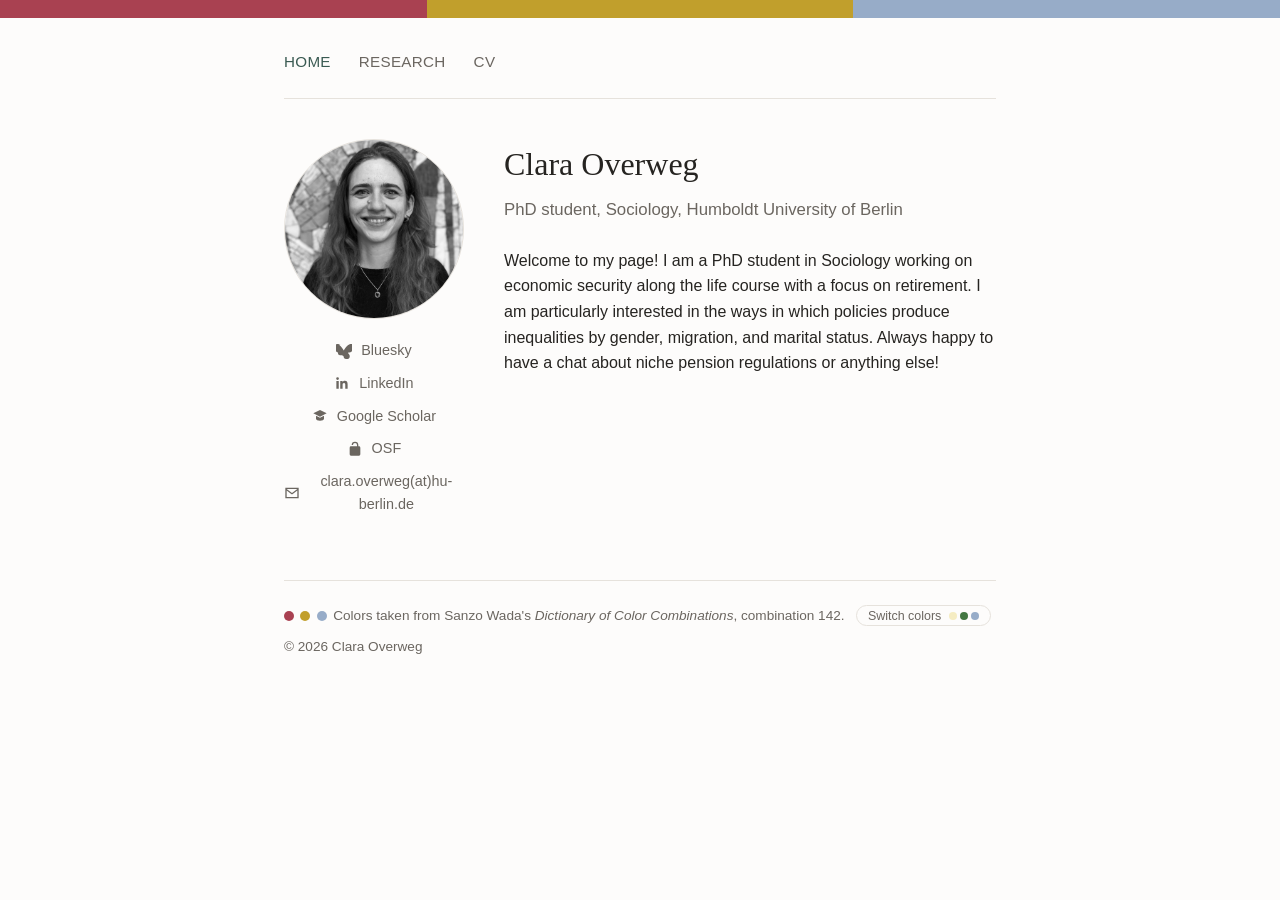
==== index.html @ 6d9fdb08 "Fix placeholder styling bug and markup, remove bottom color strips Un-italicizes the real bio/title " ====
<!DOCTYPE html>
<html lang="en">
<head>
  <meta charset="UTF-8">
  <meta name="viewport" content="width=device-width, initial-scale=1.0">
  <title>Clara Overweg</title>
  <link rel="stylesheet" href="style.css">
  <script src="script.js"></script>
</head>
<body>
  <div class="color-stripe"><span></span><span></span><span></span></div>
  <div class="page">
    <nav>
      <a href="index.html" class="active">Home</a>
      <a href="research.html">Research</a>
      <a href="cv.html">CV</a>
    </nav>

    <div class="profile">
      <div class="profile-left">
        <img src="assets/profile.jpg" alt="Photo of Clara Overweg" class="profile-photo">
        <div class="social-links">
          <a href="https://bsky.app/profile/claraoverweg.bsky.social" target="_blank" rel="noopener">
            <svg width="16" height="16" viewBox="0 0 600 530" aria-hidden="true"><path d="M135.72 44.03C202.216 93.951 273.74 195.17 300 249.49c26.262-54.316 97.782-155.54 164.28-205.46C512.06 8.386 588.65-19.362 622.62 15.283c33.965 34.65 12.008 205.6-13.632 246.28-40.71 64.61-77.632 42.03-140.34 60.32C447.98 349.65 512.68 411.58 512.68 411.58l-.02.01c26.53 33.99 20.19 155.15-92.06 155.15-113.68 0-120.6-71.13-120.6-71.13s6.918-71.13-106.76-71.13c-113.68 0-106.76-71.13-106.76-71.13s6.918-71.13-120.6-71.13c-112.25 0-118.59-121.16-92.06-155.15l-.02-.01s64.7-61.93 143.65-84.98c-62.71-18.29-99.63 4.29-140.34-60.32C7.13 220.88-14.828 49.933 19.14 15.283 53.108-19.362 129.7 8.386 177.48 44.03" transform="translate(-9.5)"/></svg>
            <span>Bluesky</span>
          </a>
          <a href="https://www.linkedin.com/in/clara-overweg-03782039a/" target="_blank" rel="noopener">
            <svg width="16" height="16" viewBox="0 0 24 24" aria-hidden="true"><path d="M20.45 20.45h-3.55v-5.57c0-1.33-.02-3.04-1.85-3.04-1.86 0-2.14 1.45-2.14 2.94v5.67H9.36V9h3.41v1.56h.05c.47-.9 1.63-1.85 3.36-1.85 3.59 0 4.25 2.36 4.25 5.44zM5.34 7.43a2.06 2.06 0 1 1 0-4.12 2.06 2.06 0 0 1 0 4.12zM7.12 20.45H3.56V9h3.56z"/></svg>
            <span>LinkedIn</span>
          </a>
          <a href="https://scholar.google.com/citations?user=FIMgnwIAAAAJ&hl=de&oi=ao" target="_blank" rel="noopener">
            <svg width="16" height="16" viewBox="0 0 24 24" aria-hidden="true">
              <path d="M12 3 2 8l10 5 10-5-10-5z"/>
              <path d="M6 11.5V16c0 1.66 2.69 3 6 3s6-1.34 6-3v-4.5l-6 3-6-3z"/>
            </svg>
            <span>Google Scholar</span>
          </a>
          <a href="https://osf.io/wm4u8/" target="_blank" rel="noopener">
            <svg width="16" height="16" viewBox="0 0 24 24" aria-hidden="true"><path d="M12 17a2 2 0 1 0 0-4 2 2 0 0 0 0 4zm6-9h-1V6a5 5 0 0 0-10 0h2a3 3 0 0 1 6 0v2H6a2 2 0 0 0-2 2v10a2 2 0 0 0 2 2h12a2 2 0 0 0 2-2V10a2 2 0 0 0-2-2z"/></svg>
            <span>OSF</span>
          </a>
          <span class="social-item">
            <svg width="16" height="16" viewBox="0 0 24 24" aria-hidden="true"><path d="M2 4h20v16H2V4zm2 2v.01L12 12l8-5.99V6H4zm16 2.24-7.4 5.55a1 1 0 0 1-1.2 0L4 8.24V18h16V8.24z"/></svg>
            <span>clara.overweg(at)hu-berlin.de</span>
          </span>
        </div>
      </div>

      <div class="profile-right">
        <h1>Clara Overweg</h1>
        <p class="tagline">PhD student, Sociology, Humboldt University of Berlin</p>
        <p>Welcome to my page! I am a PhD student in Sociology working on economic security along the life course with a focus on retirement. I am particularly interested in the ways in which policies produce inequalities by gender, migration, and marital status. Always happy to have a chat about niche pension regulations or anything else!</p>
      </div>
    </div>

    <footer>
      <div class="palette-credit">
        <span class="swatch"></span>
        <span class="swatch"></span>
        <span class="swatch"></span>
        <span id="palette-caption">Colors taken from Sanzo Wada's <em>Dictionary of Color Combinations</em>, combination 147.</span>
        <button type="button" id="switch-color-btn" class="color-switch-btn">
          Switch colors
          <span class="btn-preview">
            <span class="btn-preview-dot"></span>
            <span class="btn-preview-dot"></span>
            <span class="btn-preview-dot"></span>
          </span>
        </button>
      </div>
      &copy; 2026 Clara Overweg
    </footer>
  </div>
</body>
</html>
---- style.css ----
:root {
  --bg: #fdfcfb;
  --text: #262421;
  --muted: #6b6660;
  --accent: #3a5a52;
  --border: #e6e2dc;
  --max-width: 760px;
  --palette-1: #f27291;
  --palette-2: #82241f;
  --palette-3: #b5decc;
  --preview-1: #f27291;
  --preview-2: #82241f;
  --preview-3: #b5decc;
}

* {
  box-sizing: border-box;
}

body {
  margin: 0;
  padding: 0;
  background: var(--bg);
  color: var(--text);
  font-family: -apple-system, BlinkMacSystemFont, "Segoe UI", Helvetica, Arial, sans-serif;
  line-height: 1.6;
}

.color-stripe {
  display: flex;
  height: 18px;
}

.color-stripe span {
  flex: 1;
}

.color-stripe span:nth-child(1) { background: var(--palette-1); }
.color-stripe span:nth-child(2) { background: var(--palette-2); }
.color-stripe span:nth-child(3) { background: var(--palette-3); }

.page {
  max-width: var(--max-width);
  margin: 0 auto;
  padding: 0 1.5rem;
}

nav {
  display: flex;
  gap: 1.75rem;
  padding: 2rem 0 1.5rem;
  border-bottom: 1px solid var(--border);
  margin-bottom: 2.5rem;
}

nav a {
  position: relative;
  color: var(--muted);
  text-decoration: none;
  font-size: 0.95rem;
  letter-spacing: 0.02em;
  text-transform: uppercase;
}

nav a:hover,
nav a.active {
  color: var(--accent);
}

nav a::before {
  content: "";
  position: absolute;
  top: -2px;
  left: 50%;
  width: 10px;
  height: 10px;
  border-radius: 50%;
  opacity: 0;
  transform: translate(-50%, 0) scale(0.5);
  pointer-events: none;
}

nav a:nth-child(1)::before { background: var(--palette-1); }
nav a:nth-child(2)::before { background: var(--palette-2); }
nav a:nth-child(3)::before { background: var(--palette-3); }

nav a:hover::before {
  animation: nav-bounce 0.6s cubic-bezier(0.28, 0.84, 0.42, 1) forwards;
}

@keyframes nav-bounce {
  0% {
    opacity: 0;
    transform: translate(-50%, 0) scale(0.5);
  }
  40% {
    opacity: 1;
    transform: translate(-50%, -20px) scale(1.05);
  }
  65% {
    transform: translate(-50%, -8px) scale(0.95);
  }
  85% {
    transform: translate(-50%, -14px) scale(1.02);
  }
  100% {
    opacity: 1;
    transform: translate(-50%, -11px) scale(1);
  }
}

h1, h2, h3 {
  font-family: Georgia, "Times New Roman", serif;
  font-weight: normal;
  color: var(--text);
}

h1 {
  font-size: 2rem;
  margin: 0 0 0.4rem;
}

h2 {
  font-size: 1.3rem;
  margin: 2.5rem 0 1rem;
  padding-bottom: 0.4rem;
  border-bottom: 1px solid var(--border);
}

.tagline {
  color: var(--muted);
  margin: 0 0 1.5rem;
  font-size: 1.05rem;
}

a {
  color: var(--accent);
}

.profile {
  display: flex;
  gap: 2.5rem;
  align-items: flex-start;
  margin-bottom: 2rem;
}

.profile-left {
  flex: 0 0 180px;
  display: flex;
  flex-direction: column;
  align-items: center;
  text-align: center;
}

.profile-photo {
  width: 180px;
  height: 180px;
  object-fit: cover;
  object-position: center 30%;
  border-radius: 50%;
  border: 1px solid var(--border);
}

.social-links {
  display: flex;
  flex-direction: column;
  gap: 0.6rem;
  margin-top: 1.25rem;
  width: 100%;
}

.social-links a,
.social-links .social-item {
  display: flex;
  align-items: center;
  gap: 0.55rem;
  justify-content: center;
  color: var(--muted);
  text-decoration: none;
  font-size: 0.9rem;
}

.social-links a:hover {
  color: var(--accent);
}

.social-links svg {
  width: 16px;
  height: 16px;
  flex-shrink: 0;
  fill: currentColor;
}

.profile-right {
  flex: 1;
  min-width: 0;
}

section p {
  margin: 0 0 1rem;
}

.entry {
  margin-bottom: 1.5rem;
}

.entry-title {
  font-weight: 600;
  margin: 0 0 0.2rem;
}

.entry-meta {
  color: var(--muted);
  font-size: 0.9rem;
  margin: 0 0 0.4rem;
}

.placeholder {
  color: var(--muted);
  font-style: italic;
}

footer {
  margin: 4rem 0 2rem;
  padding-top: 1.5rem;
  border-top: 1px solid var(--border);
  color: var(--muted);
  font-size: 0.85rem;
}

.palette-credit {
  display: flex;
  flex-wrap: wrap;
  align-items: center;
  gap: 0.4rem;
  row-gap: 0.4rem;
  margin-bottom: 0.6rem;
}

.palette-credit .swatch {
  width: 10px;
  height: 10px;
  border-radius: 50%;
  display: inline-block;
}

.palette-credit .swatch:nth-child(1) { background: var(--palette-1); }
.palette-credit .swatch:nth-child(2) { background: var(--palette-2); }
.palette-credit .swatch:nth-child(3) { background: var(--palette-3); }

.color-switch-btn {
  display: inline-flex;
  align-items: center;
  gap: 0.45rem;
  margin-left: 0.3rem;
  background: none;
  border: 1px solid var(--border);
  border-radius: 999px;
  padding: 0.15rem 0.7rem;
  font-size: 0.78rem;
  font-family: inherit;
  color: var(--muted);
  cursor: pointer;
}

.color-switch-btn:hover {
  color: var(--accent);
  border-color: var(--accent);
}

.btn-preview {
  display: inline-flex;
  gap: 3px;
}

.btn-preview-dot {
  width: 8px;
  height: 8px;
  border-radius: 50%;
  display: inline-block;
}

.btn-preview-dot:nth-child(1) { background: var(--preview-1); }
.btn-preview-dot:nth-child(2) { background: var(--preview-2); }
.btn-preview-dot:nth-child(3) { background: var(--preview-3); }

.paper-link {
  display: inline-block;
  margin-top: 0.6rem;
  padding: 0.15rem 0.7rem;
  border: 1px solid var(--border);
  border-radius: 999px;
  font-size: 0.78rem;
  text-decoration: none;
}

.paper-link:hover {
  color: var(--accent);
  border-color: var(--accent);
}

.pub-entry summary {
  display: flex;
  align-items: flex-start;
  gap: 0.6rem;
  cursor: pointer;
  list-style: none;
}

.pub-entry summary::-webkit-details-marker {
  display: none;
}

.pub-entry .entry-heading {
  display: flex;
  flex-direction: column;
}

.pub-entry .entry-arrow {
  margin-top: 0.4rem;
  width: 0;
  height: 0;
  border-top: 5px solid transparent;
  border-bottom: 5px solid transparent;
  border-left: 7px solid var(--palette-2);
  flex-shrink: 0;
  transition: transform 0.2s ease;
}

.pub-entry[open] .entry-arrow {
  transform: rotate(90deg);
}

.pub-entry .entry-abstract {
  margin: 0.75rem 0 0 1.15rem;
}

@media (max-width: 560px) {
  .profile {
    flex-direction: column;
    align-items: center;
  }

  .profile-left {
    flex: none;
  }
}
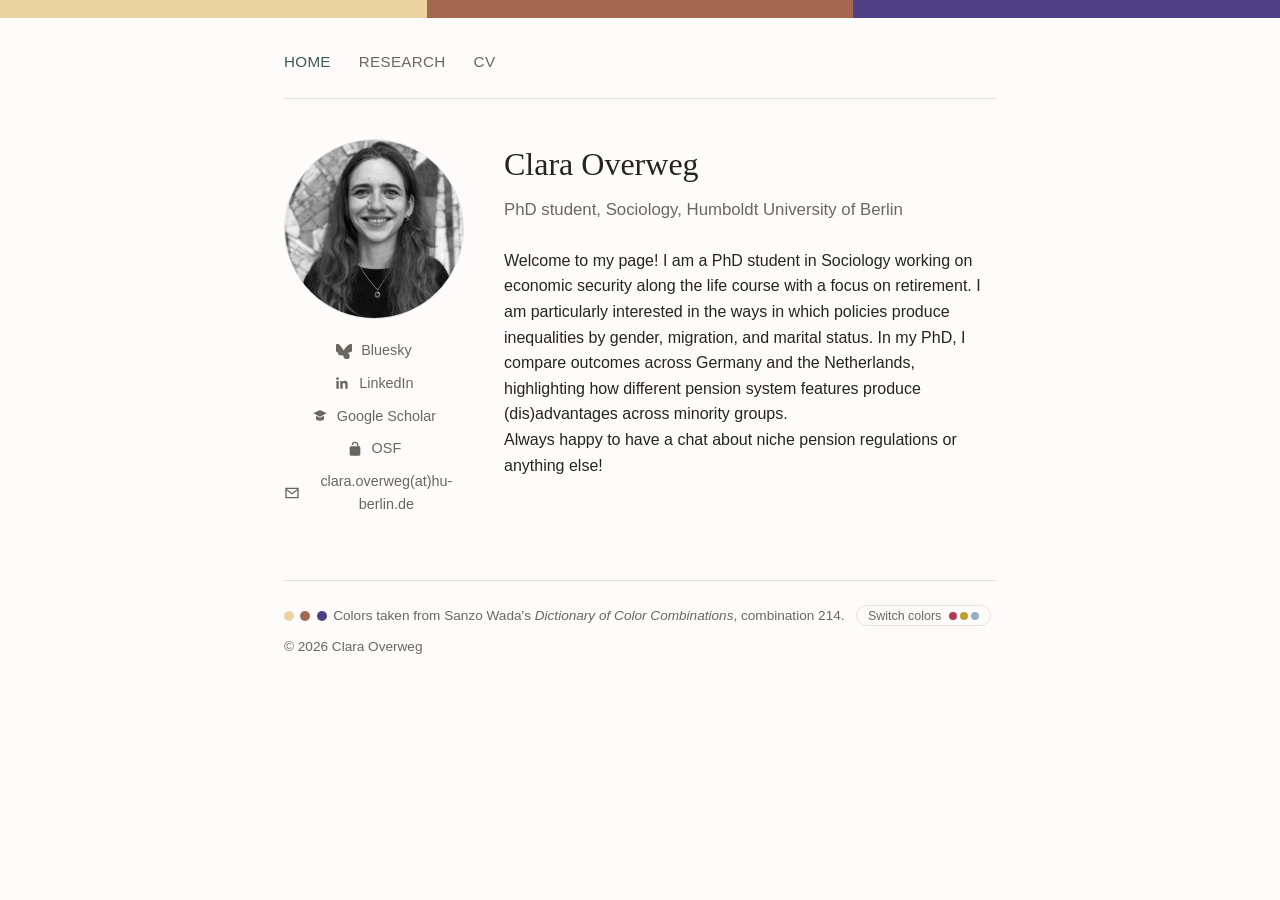
==== commit 632d0444: "Update index.html" ====
--- a/index.html
+++ b/index.html
@@ -49,7 +49,7 @@
       <div class="profile-right">
         <h1>Clara Overweg</h1>
         <p class="tagline">PhD student, Sociology, Humboldt University of Berlin</p>
-        <p>Welcome to my page! I am a PhD student in Sociology working on economic security along the life course with a focus on retirement. I am particularly interested in the ways in which policies produce inequalities by gender, migration, and marital status. Always happy to have a chat about niche pension regulations or anything else!</p>
+        <p>Welcome to my page! I am a PhD student in Sociology working on economic security along the life course with a focus on retirement. I am particularly interested in the ways in which policies produce inequalities by gender, migration, and marital status. In my PhD, I compare outcomes across Germany and the Netherlands, highlighting how different pension system features produce (dis)advantages across minority groups.<br>Always happy to have a chat about niche pension regulations or anything else!</p>
       </div>
     </div>
 
--- a/style.css
+++ b/style.css
@@ -215,6 +215,17 @@
   margin: 0 0 0.4rem;
 }
 
+.entry-authors {
+  display: block;
+  color: var(--muted);
+  font-size: 0.9rem;
+  margin: 0 0 0.2rem;
+}
+
+.entry-authors a {
+  text-decoration: underline;
+}
+
 .placeholder {
   color: var(--muted);
   font-style: italic;
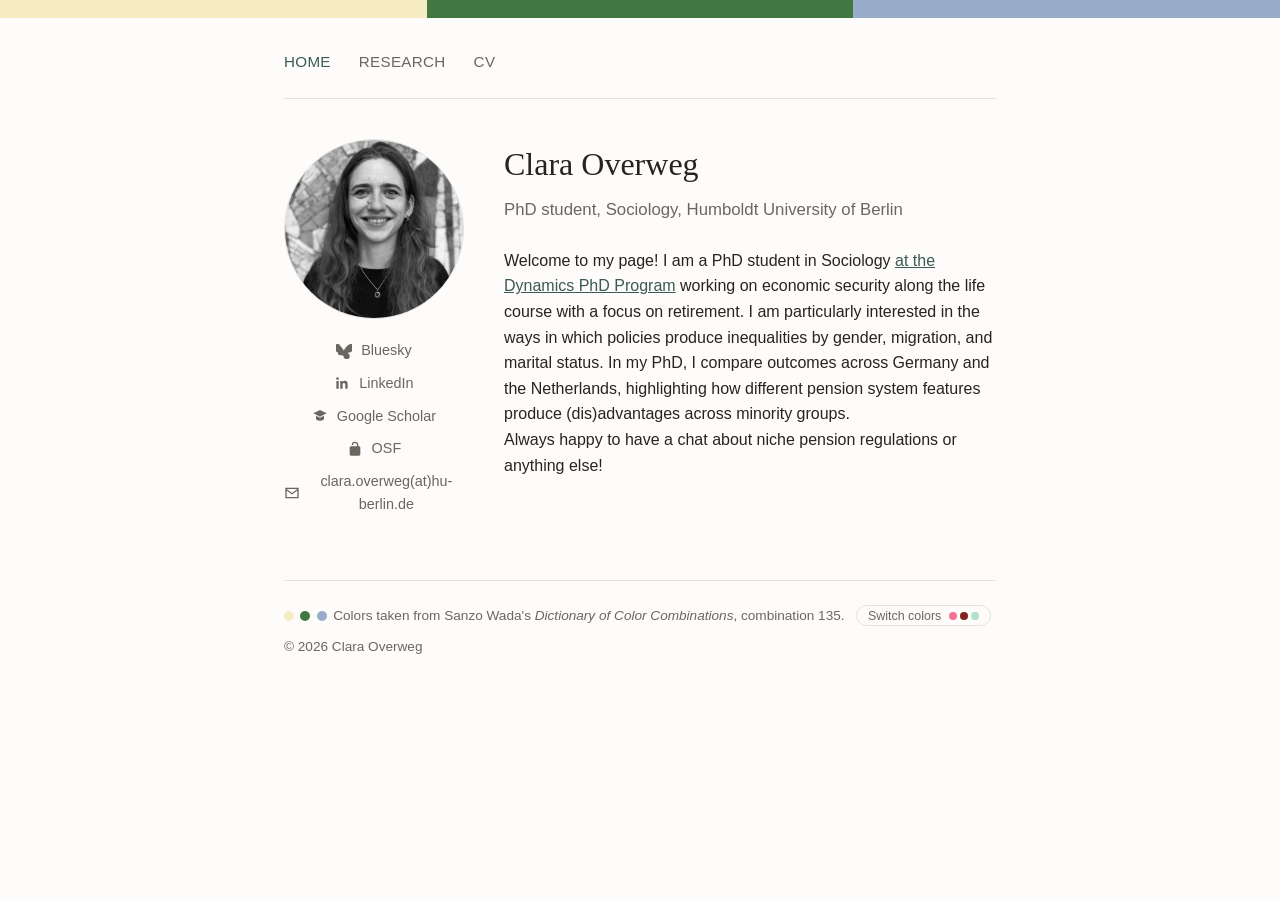
==== commit b186da89: "Update index.html" ====
--- a/index.html
+++ b/index.html
@@ -49,7 +49,7 @@
       <div class="profile-right">
         <h1>Clara Overweg</h1>
         <p class="tagline">PhD student, Sociology, Humboldt University of Berlin</p>
-        <p>Welcome to my page! I am a PhD student in Sociology working on economic security along the life course with a focus on retirement. I am particularly interested in the ways in which policies produce inequalities by gender, migration, and marital status. In my PhD, I compare outcomes across Germany and the Netherlands, highlighting how different pension system features produce (dis)advantages across minority groups.<br>Always happy to have a chat about niche pension regulations or anything else!</p>
+        <p>Welcome to my page! I am a PhD student in Sociology <a href="https://www.sowi.hu-berlin.de/en/dynamics" style="text-decoration: underline;">at the Dynamics PhD Program</a> working on economic security along the life course with a focus on retirement. I am particularly interested in the ways in which policies produce inequalities by gender, migration, and marital status. In my PhD, I compare outcomes across Germany and the Netherlands, highlighting how different pension system features produce (dis)advantages across minority groups.<br>Always happy to have a chat about niche pension regulations or anything else!</p>
       </div>
     </div>
 
--- a/style.css
+++ b/style.css
@@ -205,7 +205,9 @@
 }
 
 .entry-title {
+  display: block;
   font-weight: 600;
+  color: var(--muted);
   margin: 0 0 0.2rem;
 }
 
@@ -218,12 +220,18 @@
 .entry-authors {
   display: block;
   color: var(--muted);
+  font-weight: normal;
+  font-style: normal;
   font-size: 0.9rem;
   margin: 0 0 0.2rem;
 }
 
 .entry-authors a {
   text-decoration: underline;
+}
+
+.entry-abstract {
+  font-style: italic;
 }
 
 .placeholder {
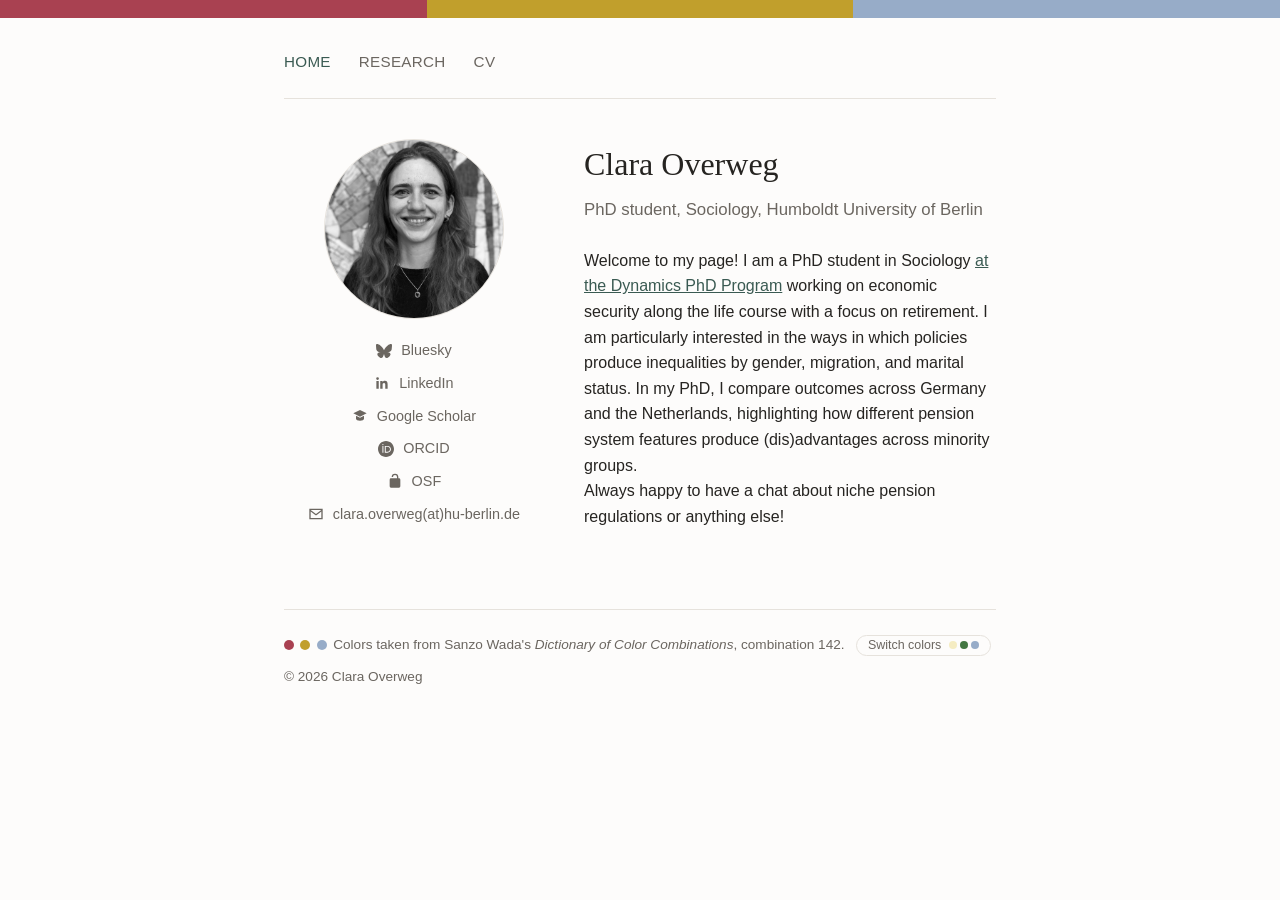
==== commit 67e3171a: "Fix Bluesky icon, add ORCID, and add SEO metadata Replaces the malformed Bluesky icon path with a we" ====
--- a/index.html
+++ b/index.html
@@ -3,7 +3,43 @@
 <head>
   <meta charset="UTF-8">
   <meta name="viewport" content="width=device-width, initial-scale=1.0">
-  <title>Clara Overweg</title>
+  <title>Clara Overweg — Sociology PhD, Humboldt University of Berlin</title>
+  <meta name="description" content="Clara Overweg is a PhD student in Sociology at Humboldt University of Berlin researching economic security over the life course, pension systems, and inequality by gender, migration, and marital status in Germany and the Netherlands. Clara Overweg ist Doktorandin der Soziologie an der Humboldt-Universität zu Berlin und forscht zu ökonomischer Sicherheit im Lebensverlauf, Alterssicherung und Ungleichheit nach Geschlecht, Migration und Familienstand in Deutschland und den Niederlanden.">
+  <meta name="keywords" content="Sociology PhD, Pension systems, Retirement, Economic inequality, Alterssicherung, Rentensystem, Ungleichheit, Gender Pension Gap, Life course sociology, Social policy">
+  <link rel="canonical" href="https://claraoverweg.github.io/">
+
+  <meta property="og:title" content="Clara Overweg — Sociology PhD, Humboldt University of Berlin">
+  <meta property="og:description" content="Research on retirement, pension systems, and inequality across Germany and the Netherlands.">
+  <meta property="og:image" content="https://claraoverweg.github.io/assets/profile.jpg">
+  <meta property="og:url" content="https://claraoverweg.github.io/">
+  <meta property="og:type" content="profile">
+  <meta property="og:locale" content="en_US">
+  <meta property="og:locale:alternate" content="de_DE">
+  <meta name="twitter:card" content="summary_large_image">
+
+  <script type="application/ld+json">
+  {
+    "@context": "https://schema.org",
+    "@type": "Person",
+    "name": "Clara Overweg",
+    "jobTitle": "PhD Student in Sociology",
+    "affiliation": {
+      "@type": "Organization",
+      "name": "Humboldt University of Berlin"
+    },
+    "url": "https://claraoverweg.github.io/",
+    "image": "https://claraoverweg.github.io/assets/profile.jpg",
+    "sameAs": [
+      "https://scholar.google.com/citations?user=FIMgnwIAAAAJ",
+      "https://www.linkedin.com/in/clara-overweg-03782039a/",
+      "https://bsky.app/profile/claraoverweg.bsky.social",
+      "https://osf.io/wm4u8/",
+      "https://orcid.org/0009-0005-8015-3895"
+    ],
+    "knowsAbout": ["Pension systems", "Retirement", "Alterssicherung", "Economic inequality", "Life course sociology", "Social policy", "Gender Pension Gap"]
+  }
+  </script>
+
   <link rel="stylesheet" href="style.css">
   <script src="script.js"></script>
 </head>
@@ -21,7 +57,7 @@
         <img src="assets/profile.jpg" alt="Photo of Clara Overweg" class="profile-photo">
         <div class="social-links">
           <a href="https://bsky.app/profile/claraoverweg.bsky.social" target="_blank" rel="noopener">
-            <svg width="16" height="16" viewBox="0 0 600 530" aria-hidden="true"><path d="M135.72 44.03C202.216 93.951 273.74 195.17 300 249.49c26.262-54.316 97.782-155.54 164.28-205.46C512.06 8.386 588.65-19.362 622.62 15.283c33.965 34.65 12.008 205.6-13.632 246.28-40.71 64.61-77.632 42.03-140.34 60.32C447.98 349.65 512.68 411.58 512.68 411.58l-.02.01c26.53 33.99 20.19 155.15-92.06 155.15-113.68 0-120.6-71.13-120.6-71.13s6.918-71.13-106.76-71.13c-113.68 0-106.76-71.13-106.76-71.13s6.918-71.13-120.6-71.13c-112.25 0-118.59-121.16-92.06-155.15l-.02-.01s64.7-61.93 143.65-84.98c-62.71-18.29-99.63 4.29-140.34-60.32C7.13 220.88-14.828 49.933 19.14 15.283 53.108-19.362 129.7 8.386 177.48 44.03" transform="translate(-9.5)"/></svg>
+            <svg width="16" height="16" viewBox="0 0 24 24" aria-hidden="true"><path d="M12 10.8c-1.087-2.114-4.046-6.053-6.798-7.995C2.566.944 1.561 1.266.902 1.565.139 1.908 0 3.08 0 3.768c0 .69.378 5.65.624 6.479.815 2.736 3.713 3.66 6.383 3.364.136-.02.275-.039.415-.056-.138.022-.276.04-.415.056-3.912.58-7.387 2.005-2.83 7.078 5.013 5.19 6.87-1.113 7.823-4.308.953 3.195 2.05 9.271 7.733 4.308 4.267-4.308 1.172-6.498-2.74-7.078a8.741 8.741 0 0 1-.415-.056c.14.017.279.036.415.056 2.67.296 5.568-.628 6.383-3.364.246-.828.624-5.79.624-6.478 0-.69-.139-1.861-.902-2.203-.659-.298-1.664-.62-4.3 1.24C16.046 4.748 13.087 8.687 12 10.8Z"/></svg>
             <span>Bluesky</span>
           </a>
           <a href="https://www.linkedin.com/in/clara-overweg-03782039a/" target="_blank" rel="noopener">
@@ -34,6 +70,10 @@
               <path d="M6 11.5V16c0 1.66 2.69 3 6 3s6-1.34 6-3v-4.5l-6 3-6-3z"/>
             </svg>
             <span>Google Scholar</span>
+          </a>
+          <a href="https://orcid.org/0009-0005-8015-3895" target="_blank" rel="noopener">
+            <svg width="16" height="16" viewBox="0 0 24 24" aria-hidden="true"><path d="M12 0C5.372 0 0 5.372 0 12s5.372 12 12 12 12-5.372 12-12S18.628 0 12 0zM7.369 4.378c.525 0 .947.431.947.947 0 .525-.422.947-.947.947-.525 0-.946-.422-.946-.947 0-.516.421-.947.946-.947zm-.722 3.038h1.444v10.041H6.647V7.416zm3.562 0h3.9c3.712 0 5.344 2.653 5.344 5.025 0 2.578-2.016 5.025-5.325 5.025h-3.919V7.416zm1.444 1.303v7.444h2.297c3.272 0 4.022-2.484 4.022-3.722 0-2.016-1.284-3.722-4.097-3.722h-2.222z"/></svg>
+            <span>ORCID</span>
           </a>
           <a href="https://osf.io/wm4u8/" target="_blank" rel="noopener">
             <svg width="16" height="16" viewBox="0 0 24 24" aria-hidden="true"><path d="M12 17a2 2 0 1 0 0-4 2 2 0 0 0 0 4zm6-9h-1V6a5 5 0 0 0-10 0h2a3 3 0 0 1 6 0v2H6a2 2 0 0 0-2 2v10a2 2 0 0 0 2 2h12a2 2 0 0 0 2-2V10a2 2 0 0 0-2-2z"/></svg>
--- a/style.css
+++ b/style.css
@@ -145,7 +145,7 @@
 }
 
 .profile-left {
-  flex: 0 0 180px;
+  flex: 0 0 260px;
   display: flex;
   flex-direction: column;
   align-items: center;
@@ -178,6 +178,7 @@
   color: var(--muted);
   text-decoration: none;
   font-size: 0.9rem;
+  white-space: nowrap;
 }
 
 .social-links a:hover {
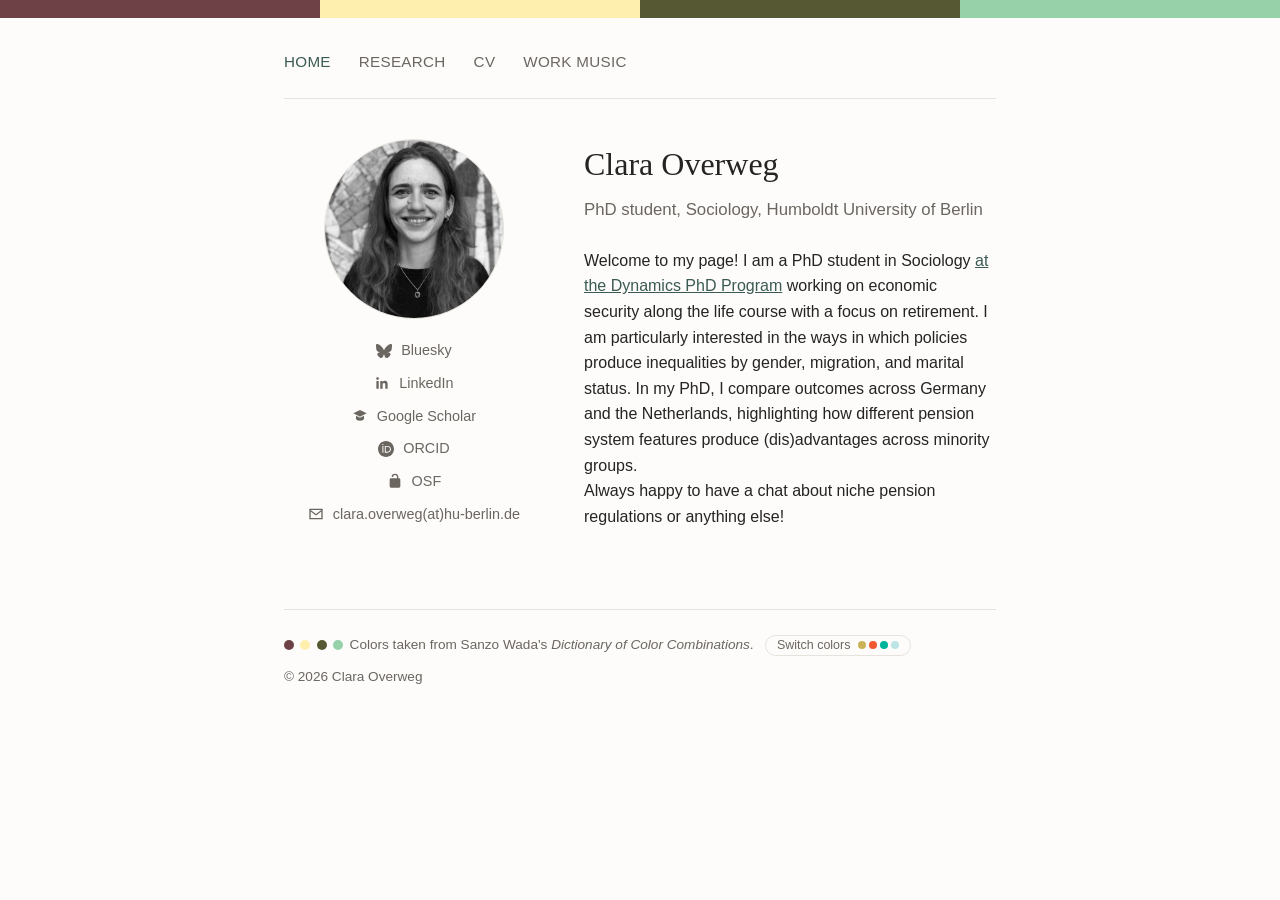
==== commit 1a0831d7: "Add Work Music page and switch to four-color palette system Adds a new Work Music tab with 8 collaps" ====
--- a/index.html
+++ b/index.html
@@ -44,12 +44,13 @@
   <script src="script.js"></script>
 </head>
 <body>
-  <div class="color-stripe"><span></span><span></span><span></span></div>
+  <div class="color-stripe"><span></span><span></span><span></span><span></span></div>
   <div class="page">
     <nav>
       <a href="index.html" class="active">Home</a>
       <a href="research.html">Research</a>
       <a href="cv.html">CV</a>
+      <a href="music.html">Work Music</a>
     </nav>
 
     <div class="profile">
@@ -98,10 +99,12 @@
         <span class="swatch"></span>
         <span class="swatch"></span>
         <span class="swatch"></span>
-        <span id="palette-caption">Colors taken from Sanzo Wada's <em>Dictionary of Color Combinations</em>, combination 147.</span>
+        <span class="swatch"></span>
+        <span id="palette-caption">Colors taken from Sanzo Wada's <em>Dictionary of Color Combinations</em>.</span>
         <button type="button" id="switch-color-btn" class="color-switch-btn">
           Switch colors
           <span class="btn-preview">
+            <span class="btn-preview-dot"></span>
             <span class="btn-preview-dot"></span>
             <span class="btn-preview-dot"></span>
             <span class="btn-preview-dot"></span>
--- a/style.css
+++ b/style.css
@@ -5,12 +5,14 @@
   --accent: #3a5a52;
   --border: #e6e2dc;
   --max-width: 760px;
-  --palette-1: #f27291;
-  --palette-2: #82241f;
-  --palette-3: #b5decc;
-  --preview-1: #f27291;
-  --preview-2: #82241f;
-  --preview-3: #b5decc;
+  --palette-1: #bb7125;
+  --palette-2: #ebd3a2;
+  --palette-3: #6b7140;
+  --palette-4: #34454c;
+  --preview-1: #bb7125;
+  --preview-2: #ebd3a2;
+  --preview-3: #6b7140;
+  --preview-4: #34454c;
 }
 
 * {
@@ -38,6 +40,7 @@
 .color-stripe span:nth-child(1) { background: var(--palette-1); }
 .color-stripe span:nth-child(2) { background: var(--palette-2); }
 .color-stripe span:nth-child(3) { background: var(--palette-3); }
+.color-stripe span:nth-child(4) { background: var(--palette-4); }
 
 .page {
   max-width: var(--max-width);
@@ -83,6 +86,7 @@
 nav a:nth-child(1)::before { background: var(--palette-1); }
 nav a:nth-child(2)::before { background: var(--palette-2); }
 nav a:nth-child(3)::before { background: var(--palette-3); }
+nav a:nth-child(4)::before { background: var(--palette-4); }
 
 nav a:hover::before {
   animation: nav-bounce 0.6s cubic-bezier(0.28, 0.84, 0.42, 1) forwards;
@@ -267,6 +271,7 @@
 .palette-credit .swatch:nth-child(1) { background: var(--palette-1); }
 .palette-credit .swatch:nth-child(2) { background: var(--palette-2); }
 .palette-credit .swatch:nth-child(3) { background: var(--palette-3); }
+.palette-credit .swatch:nth-child(4) { background: var(--palette-4); }
 
 .color-switch-btn {
   display: inline-flex;
@@ -303,6 +308,7 @@
 .btn-preview-dot:nth-child(1) { background: var(--preview-1); }
 .btn-preview-dot:nth-child(2) { background: var(--preview-2); }
 .btn-preview-dot:nth-child(3) { background: var(--preview-3); }
+.btn-preview-dot:nth-child(4) { background: var(--preview-4); }
 
 .paper-link {
   display: inline-block;
@@ -355,6 +361,33 @@
   margin: 0.75rem 0 0 1.15rem;
 }
 
+.music-entry .entry-arrow {
+  border-left-color: var(--palette-4);
+}
+
+.music-entry .entry-title {
+  flex: 1;
+}
+
+.speaker-btn {
+  display: inline-flex;
+  align-items: center;
+  justify-content: center;
+  flex-shrink: 0;
+  margin-left: auto;
+  color: var(--palette-4);
+}
+
+.speaker-btn svg {
+  width: 18px;
+  height: 18px;
+  fill: currentColor;
+}
+
+.speaker-btn:hover {
+  opacity: 0.7;
+}
+
 @media (max-width: 560px) {
   .profile {
     flex-direction: column;
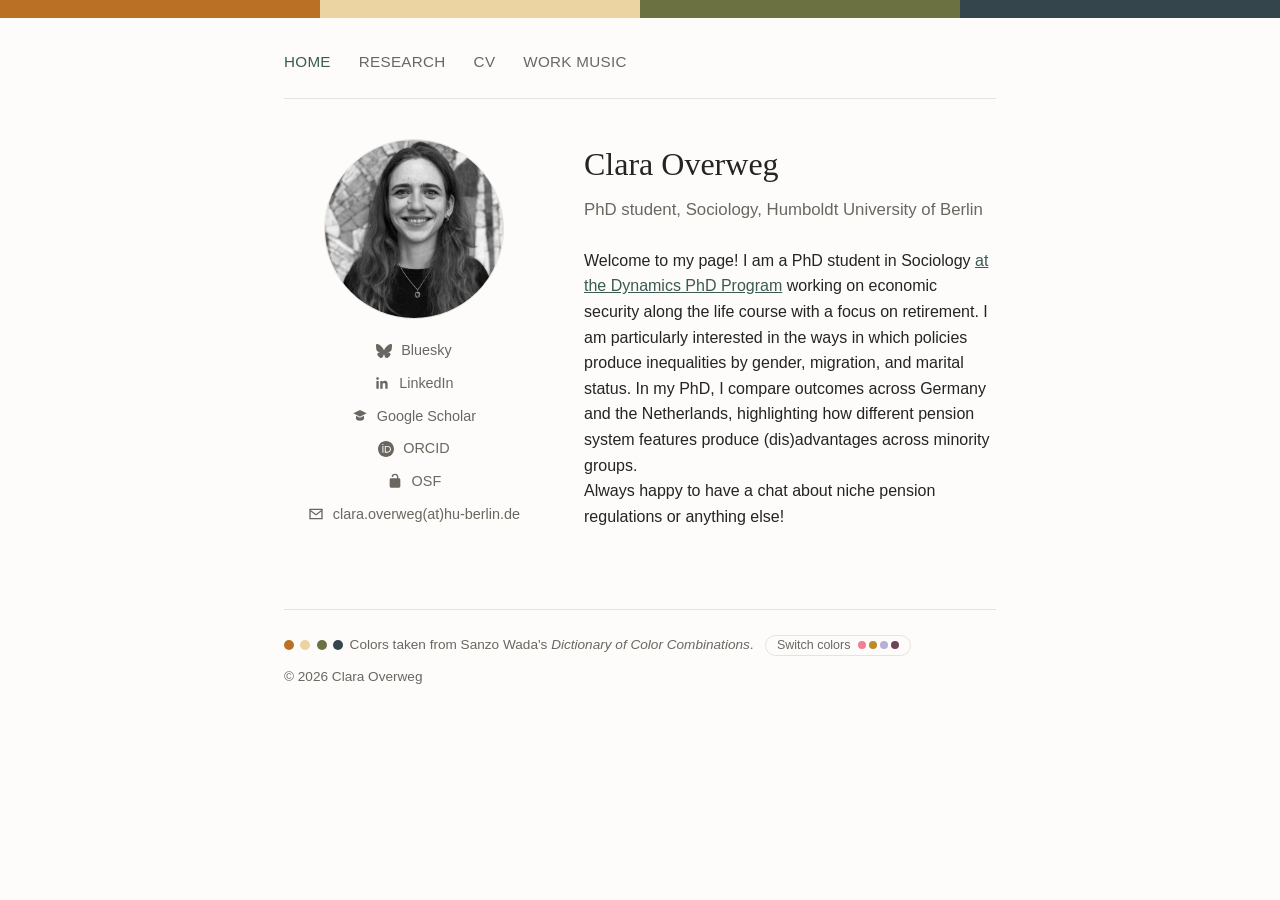
==== commit 5b0ec223: "Fix homepage title to say Sociology PhD Student, not PhD Corrects the <title>, keywords, and og:titl" ====
--- a/index.html
+++ b/index.html
@@ -3,12 +3,12 @@
 <head>
   <meta charset="UTF-8">
   <meta name="viewport" content="width=device-width, initial-scale=1.0">
-  <title>Clara Overweg — Sociology PhD, Humboldt University of Berlin</title>
+  <title>Clara Overweg — Sociology PhD Student, Humboldt University of Berlin</title>
   <meta name="description" content="Clara Overweg is a PhD student in Sociology at Humboldt University of Berlin researching economic security over the life course, pension systems, and inequality by gender, migration, and marital status in Germany and the Netherlands. Clara Overweg ist Doktorandin der Soziologie an der Humboldt-Universität zu Berlin und forscht zu ökonomischer Sicherheit im Lebensverlauf, Alterssicherung und Ungleichheit nach Geschlecht, Migration und Familienstand in Deutschland und den Niederlanden.">
-  <meta name="keywords" content="Sociology PhD, Pension systems, Retirement, Economic inequality, Alterssicherung, Rentensystem, Ungleichheit, Gender Pension Gap, Life course sociology, Social policy">
+  <meta name="keywords" content="Sociology PhD Student, Pension systems, Retirement, Economic inequality, Alterssicherung, Rentensystem, Ungleichheit, Gender Pension Gap, Life course sociology, Social policy">
   <link rel="canonical" href="https://claraoverweg.github.io/">
 
-  <meta property="og:title" content="Clara Overweg — Sociology PhD, Humboldt University of Berlin">
+  <meta property="og:title" content="Clara Overweg — Sociology PhD Student, Humboldt University of Berlin">
   <meta property="og:description" content="Research on retirement, pension systems, and inequality across Germany and the Netherlands.">
   <meta property="og:image" content="https://claraoverweg.github.io/assets/profile.jpg">
   <meta property="og:url" content="https://claraoverweg.github.io/">
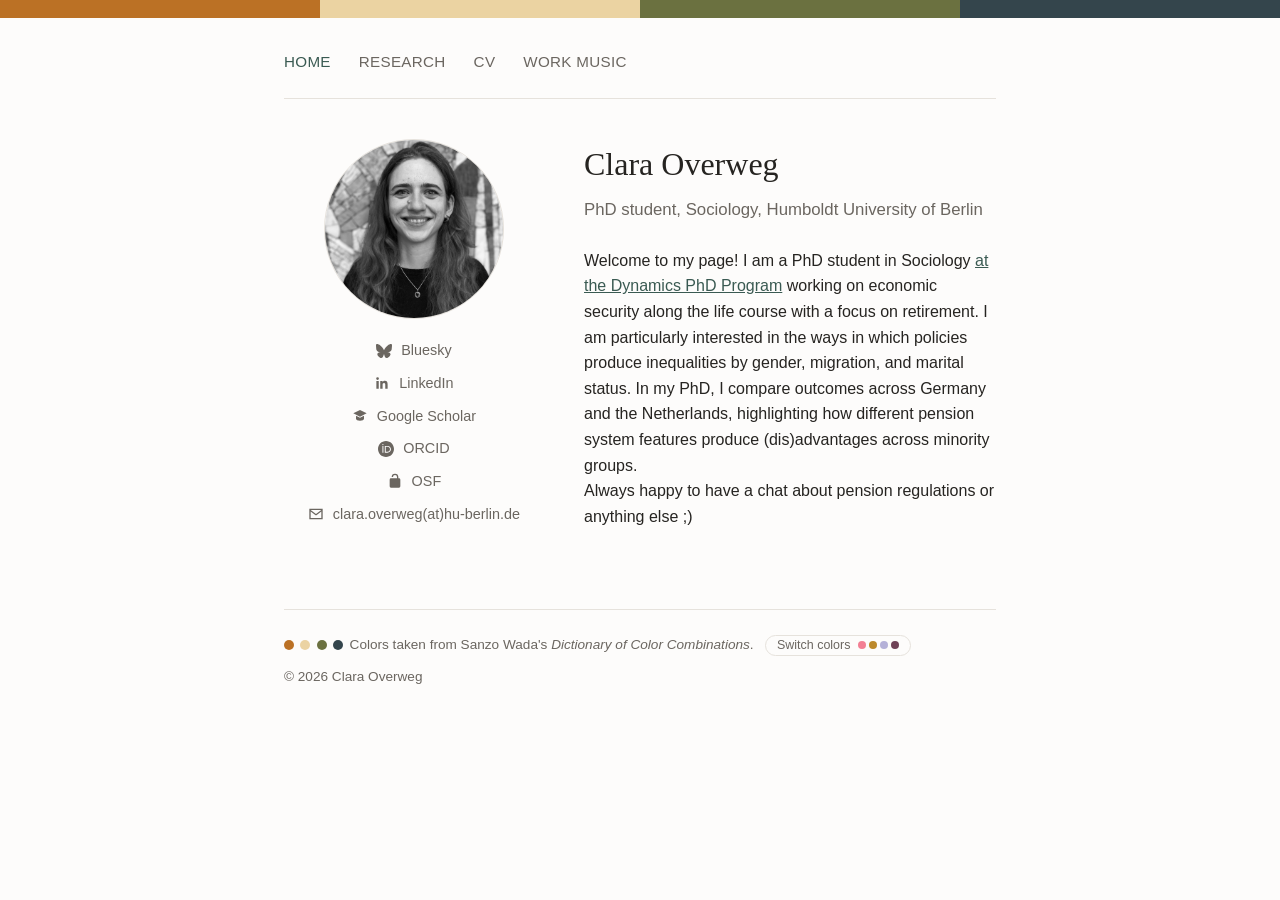
==== commit 24bc6c27: "Update index.html" ====
--- a/index.html
+++ b/index.html
@@ -90,7 +90,7 @@
       <div class="profile-right">
         <h1>Clara Overweg</h1>
         <p class="tagline">PhD student, Sociology, Humboldt University of Berlin</p>
-        <p>Welcome to my page! I am a PhD student in Sociology <a href="https://www.sowi.hu-berlin.de/en/dynamics" style="text-decoration: underline;">at the Dynamics PhD Program</a> working on economic security along the life course with a focus on retirement. I am particularly interested in the ways in which policies produce inequalities by gender, migration, and marital status. In my PhD, I compare outcomes across Germany and the Netherlands, highlighting how different pension system features produce (dis)advantages across minority groups.<br>Always happy to have a chat about niche pension regulations or anything else!</p>
+        <p>Welcome to my page! I am a PhD student in Sociology <a href="https://www.sowi.hu-berlin.de/en/dynamics" style="text-decoration: underline;">at the Dynamics PhD Program</a> working on economic security along the life course with a focus on retirement. I am particularly interested in the ways in which policies produce inequalities by gender, migration, and marital status. In my PhD, I compare outcomes across Germany and the Netherlands, highlighting how different pension system features produce (dis)advantages across minority groups.<br>Always happy to have a chat about pension regulations or anything else ;)</p>
       </div>
     </div>
 
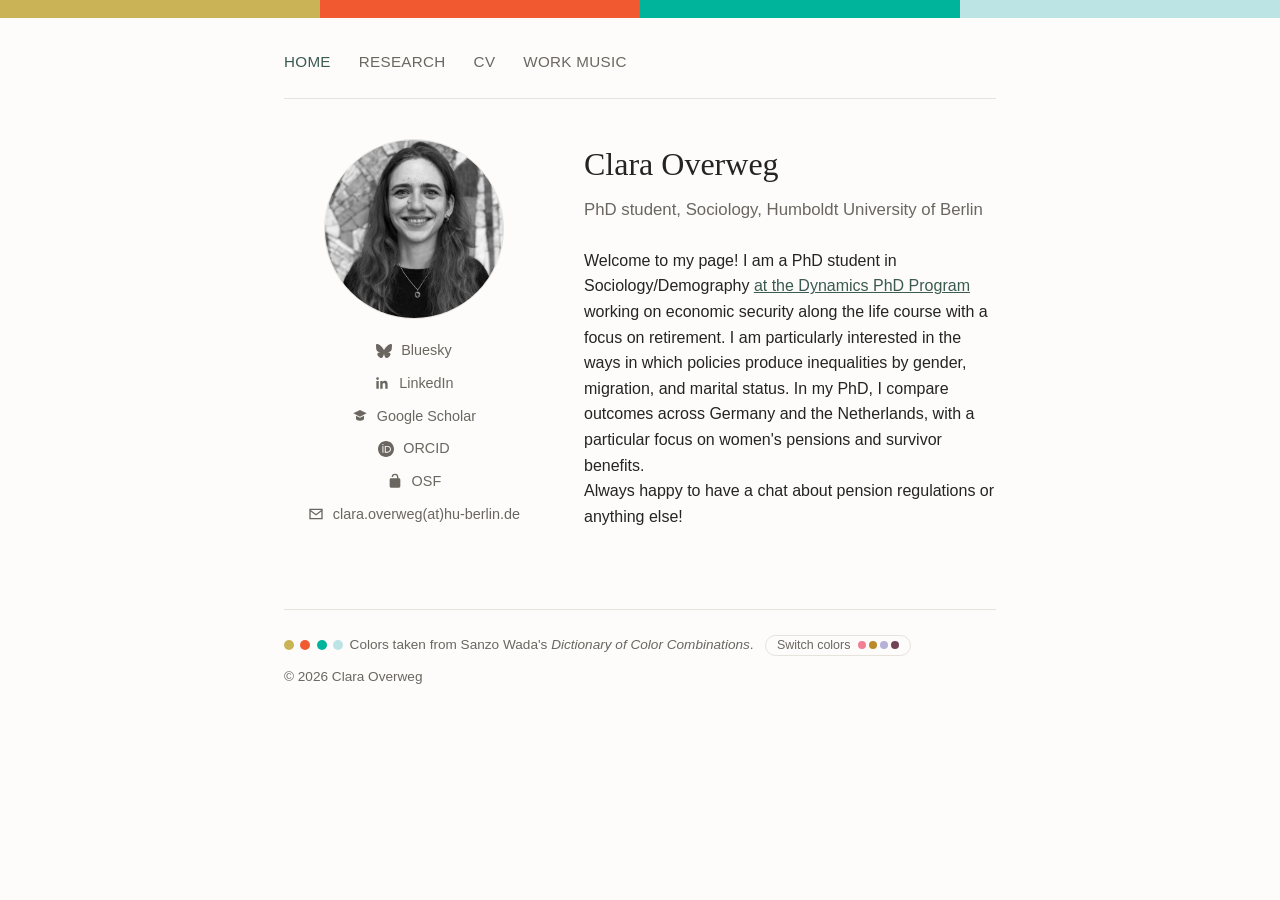
==== commit fb0ff08d: "Update CV, add survivor benefits project, and refresh bio Replaces the CV PDF, adds the grant amount" ====
--- a/index.html
+++ b/index.html
@@ -90,7 +90,7 @@
       <div class="profile-right">
         <h1>Clara Overweg</h1>
         <p class="tagline">PhD student, Sociology, Humboldt University of Berlin</p>
-        <p>Welcome to my page! I am a PhD student in Sociology <a href="https://www.sowi.hu-berlin.de/en/dynamics" style="text-decoration: underline;">at the Dynamics PhD Program</a> working on economic security along the life course with a focus on retirement. I am particularly interested in the ways in which policies produce inequalities by gender, migration, and marital status. In my PhD, I compare outcomes across Germany and the Netherlands, highlighting how different pension system features produce (dis)advantages across minority groups.<br>Always happy to have a chat about pension regulations or anything else ;)</p>
+        <p>Welcome to my page! I am a PhD student in Sociology/Demography <a href="https://www.sowi.hu-berlin.de/en/dynamics" style="text-decoration: underline;">at the Dynamics PhD Program</a> working on economic security along the life course with a focus on retirement. I am particularly interested in the ways in which policies produce inequalities by gender, migration, and marital status. In my PhD, I compare outcomes across Germany and the Netherlands, with a particular focus on women's pensions and survivor benefits.<br>Always happy to have a chat about pension regulations or anything else!</p>
       </div>
     </div>
 
